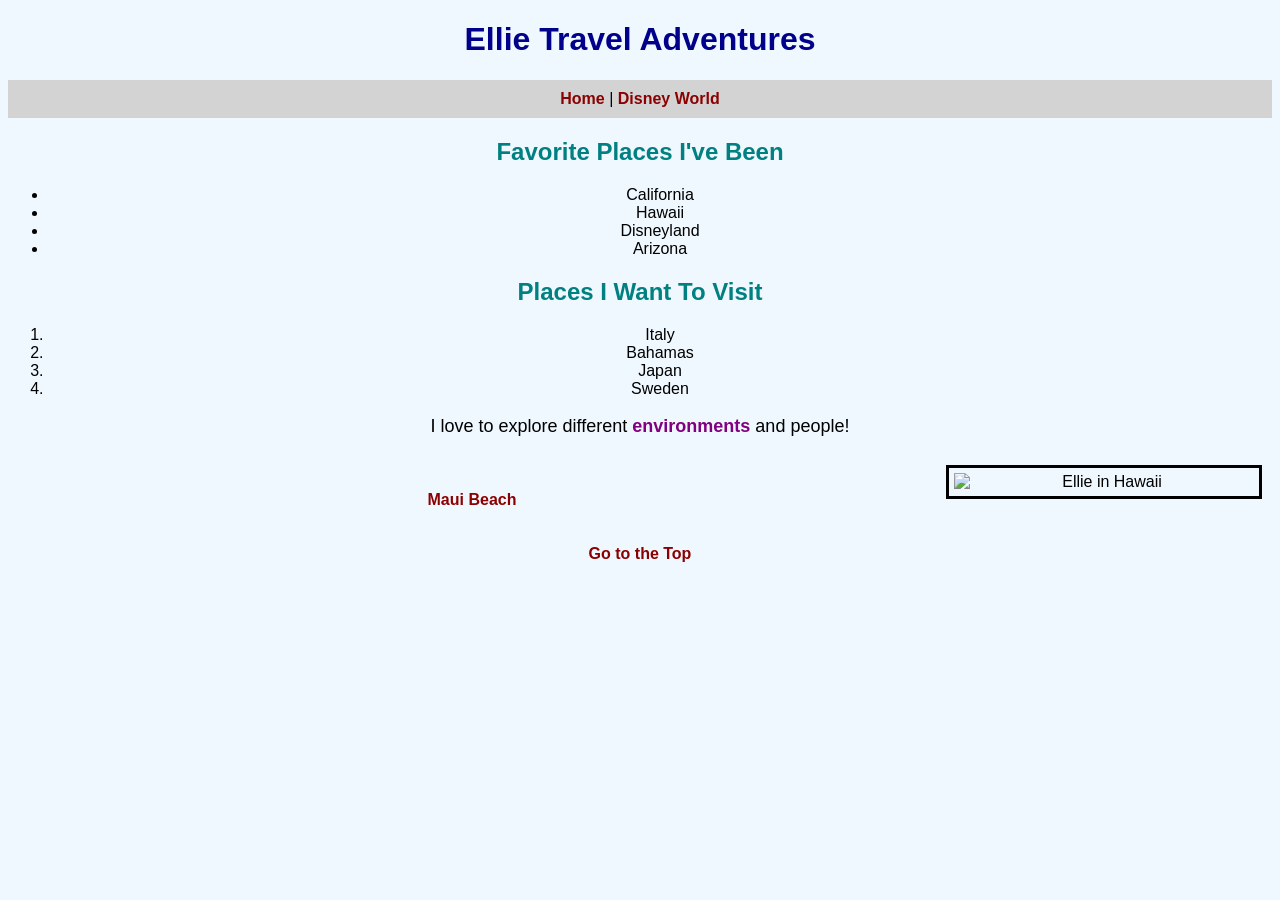
==== index.html @ 4e1f49fa "Add files via upload" ====
<!DOCTYPE html>
<html lang="en">
<head>
    <meta charset="UTF-8">
    <meta name="viewport" content="width=device-width, initial-scale=1.0">
    <title>Ellie Travel Adventures</title>

    <!-- Link to CSS -->
    <link rel="stylesheet" href="style.css">
</head>
<body>

    <!-- Page Title -->
    <h1 id="top">Ellie Travel Adventures</h1>

    <!-- Navigation -->
    <nav>
        <a href="index.html">Home</a> |
        <a href="dc.html">Disney World</a>
    </nav>

    <h2>Favorite Places I've Been</h2>
    <ul>
        <li>California</li>
        <li>Hawaii</li>
        <li>Disneyland</li>
        <li>Arizona</li>
    </ul>

    <h2>Places I Want To Visit</h2>
    <ol>
        <li>Italy</li>
        <li>Bahamas</li>
        <li>Japan</li>
        <li>Sweden</li>
    </ol>

    <p>I love to explore different <span class="special-text">environments</span> and people!</p>

<img src="Images/EllieHawaii.jpeg" alt="Ellie in Hawaii" width="300" 
class="photo-right">

    <br><br>

    <!-- External Link -->
    <a href="https://www.si.edu/" target="_blank">Maui Beach</a>

    <br><br><br>

    <!-- Back to top -->
    <a href="#top">Go to the Top</a>

</body>
</html>
---- style.css ----
body {
    background-color: #f0f8ff;
    font-family: Arial, sans-serif;
    text-align: center;
}

h1 {
    color: darkblue;
}

h2 {
    color: teal;
}

p {
    font-size: 18px;
}

nav {
    background-color: lightgray;
    padding: 10px;
}

a {
    text-decoration: none;
    color: darkred;
    font-weight: bold;
}

img {
    border: 3px solid black;
    margin-top: 10px;
}
nav {
    position: sticky;
    top: 0;
}
.special-text {
    color: purple;
    font-weight: bold;
}

a:hover {
    color: orange;
    text-decoration: underline;
}

a:visited {
    color: darkgreen;
}

.photo-right {
    float: right;
    margin: 10px;
    border: 3px solid black;
    padding: 5px;
}
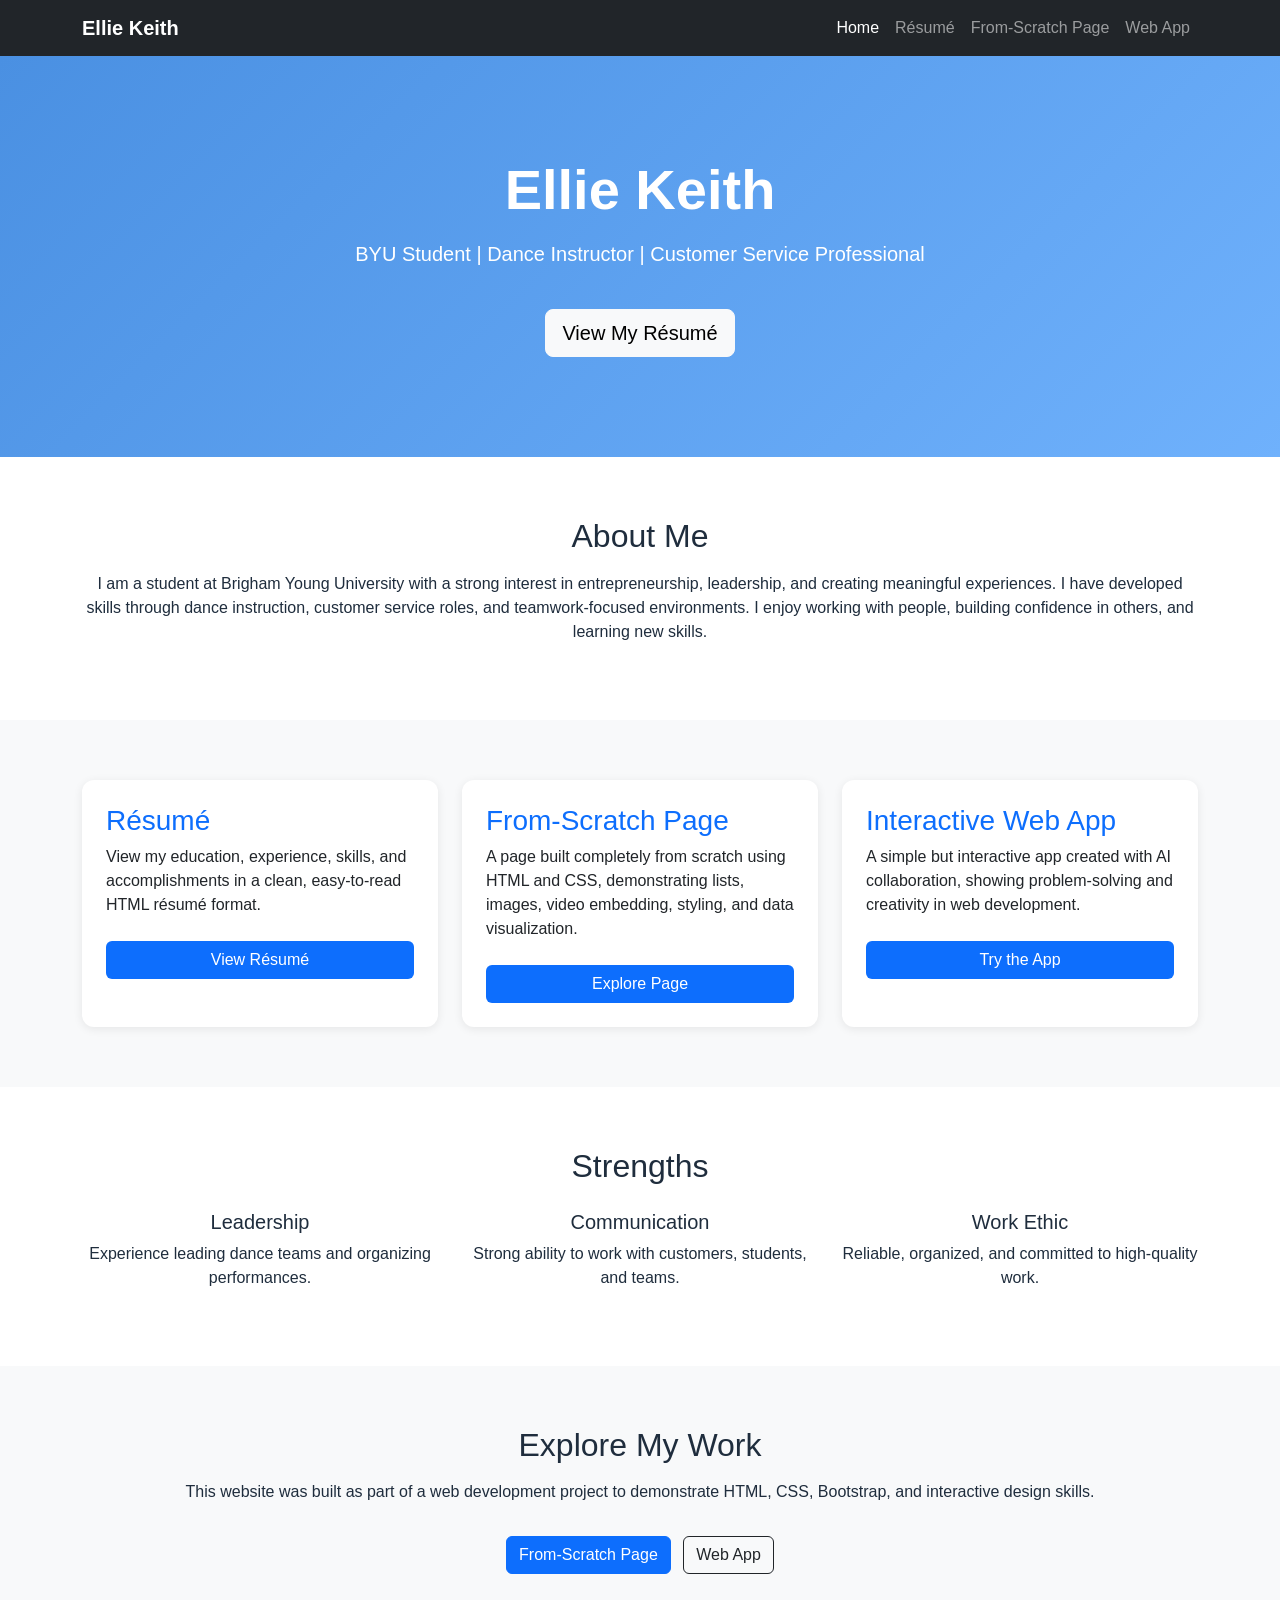
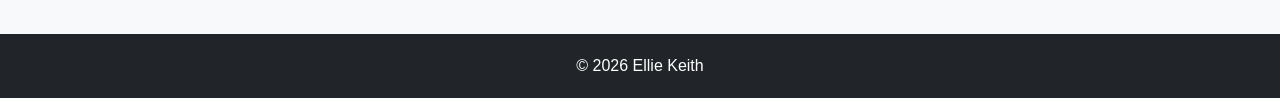
==== commit ac79ce14: "Add files via upload" ====
--- a/index.html
+++ b/index.html
@@ -1,54 +1,208 @@
 <!DOCTYPE html>
 <html lang="en">
 <head>
-    <meta charset="UTF-8">
-    <meta name="viewport" content="width=device-width, initial-scale=1.0">
-    <title>Ellie Travel Adventures</title>
-
-    <!-- Link to CSS -->
-    <link rel="stylesheet" href="style.css">
+  <meta charset="UTF-8">
+  <meta name="viewport" content="width=device-width, initial-scale=1.0">
+  <title>Ellie Keith | Professional Website</title>
+
+  <!-- Bootstrap -->
+  <link href="https://cdn.jsdelivr.net/npm/bootstrap@5.3.3/dist/css/bootstrap.min.css" rel="stylesheet">
+
+  <style>
+    body {
+      font-family: Arial, sans-serif;
+      color: #1f2d3d;
+    }
+
+    .hero {
+      background: linear-gradient(135deg, #4a90e2, #6fb1fc);
+      color: white;
+      padding: 100px 20px;
+      text-align: center;
+    }
+
+    .hero h1 {
+      font-weight: bold;
+    }
+
+    .section {
+      padding: 60px 20px;
+    }
+
+    .card {
+      border: none;
+      border-radius: 12px;
+      box-shadow: 0 2px 10px rgba(0,0,0,0.08);
+      height: 100%;
+    }
+
+    .card h3 {
+      color: #0d6efd;
+    }
+
+    .cta-section {
+      background-color: #f8f9fa;
+      text-align: center;
+      padding: 60px 20px;
+    }
+
+    footer {
+      background-color: #212529;
+      color: white;
+      text-align: center;
+      padding: 20px;
+    }
+
+    a.btn-custom {
+      background-color: #0d6efd;
+      color: white;
+      border-radius: 6px;
+    }
+
+    a.btn-custom:hover {
+      background-color: #0b5ed7;
+      color: white;
+    }
+  </style>
 </head>
+
 <body>
 
-    <!-- Page Title -->
-    <h1 id="top">Ellie Travel Adventures</h1>
-
-    <!-- Navigation -->
-    <nav>
-        <a href="index.html">Home</a> |
-        <a href="dc.html">Disney World</a>
-    </nav>
-
-    <h2>Favorite Places I've Been</h2>
-    <ul>
-        <li>California</li>
-        <li>Hawaii</li>
-        <li>Disneyland</li>
-        <li>Arizona</li>
-    </ul>
-
-    <h2>Places I Want To Visit</h2>
-    <ol>
-        <li>Italy</li>
-        <li>Bahamas</li>
-        <li>Japan</li>
-        <li>Sweden</li>
-    </ol>
-
-    <p>I love to explore different <span class="special-text">environments</span> and people!</p>
-
-<img src="Images/EllieHawaii.jpeg" alt="Ellie in Hawaii" width="300" 
-class="photo-right">
-
-    <br><br>
-
-    <!-- External Link -->
-    <a href="https://www.si.edu/" target="_blank">Maui Beach</a>
-
-    <br><br><br>
-
-    <!-- Back to top -->
-    <a href="#top">Go to the Top</a>
+  <!-- NAVBAR -->
+  <nav class="navbar navbar-expand-lg navbar-dark bg-dark">
+    <div class="container">
+      <a class="navbar-brand fw-bold" href="index.html">Ellie Keith</a>
+
+      <button class="navbar-toggler" type="button" data-bs-toggle="collapse" data-bs-target="#navMenu">
+        <span class="navbar-toggler-icon"></span>
+      </button>
+
+      <div class="collapse navbar-collapse" id="navMenu">
+        <ul class="navbar-nav ms-auto">
+          <li class="nav-item"><a class="nav-link active" href="index.html">Home</a></li>
+          <li class="nav-item"><a class="nav-link" href="resume.html">Résumé</a></li>
+          <li class="nav-item"><a class="nav-link" href="scratch.html">From-Scratch Page</a></li>
+          <li class="nav-item"><a class="nav-link" href="app.html">Web App</a></li>
+        </ul>
+      </div>
+    </div>
+  </nav>
+
+  <!-- HERO -->
+  <header class="hero">
+    <div class="container">
+      <h1 class="display-4">Ellie Keith</h1>
+      <p class="lead mt-3">
+        BYU Student | Dance Instructor | Customer Service Professional
+      </p>
+
+      <a href="resume.html" class="btn btn-light btn-lg mt-4">
+        View My Résumé
+      </a>
+    </div>
+  </header>
+
+  <!-- ABOUT -->
+  <section class="section">
+    <div class="container text-center">
+      <h2>About Me</h2>
+      <p class="mt-3">
+        I am a student at Brigham Young University with a strong interest in entrepreneurship,
+        leadership, and creating meaningful experiences. I have developed skills through dance instruction,
+        customer service roles, and teamwork-focused environments. I enjoy working with people,
+        building confidence in others, and learning new skills.
+      </p>
+    </div>
+  </section>
+
+  <!-- CARDS SECTION -->
+  <section class="section bg-light">
+    <div class="container">
+      <div class="row g-4">
+
+        <!-- Resume -->
+        <div class="col-md-4">
+          <div class="card p-4">
+            <h3>Résumé</h3>
+            <p>
+              View my education, experience, skills, and accomplishments in a clean,
+              easy-to-read HTML résumé format.
+            </p>
+            <a href="resume.html" class="btn btn-custom mt-2">View Résumé</a>
+          </div>
+        </div>
+
+        <!-- Scratch Page -->
+        <div class="col-md-4">
+          <div class="card p-4">
+            <h3>From-Scratch Page</h3>
+            <p>
+              A page built completely from scratch using HTML and CSS, demonstrating
+              lists, images, video embedding, styling, and data visualization.
+            </p>
+            <a href="scratch.html" class="btn btn-custom mt-2">Explore Page</a>
+          </div>
+        </div>
+
+        <!-- Web App -->
+        <div class="col-md-4">
+          <div class="card p-4">
+            <h3>Interactive Web App</h3>
+            <p>
+              A simple but interactive app created with AI collaboration, showing
+              problem-solving and creativity in web development.
+            </p>
+            <a href="app.html" class="btn btn-custom mt-2">Try the App</a>
+          </div>
+        </div>
+
+      </div>
+    </div>
+  </section>
+
+  <!-- SKILLS / STRENGTHS -->
+  <section class="section">
+    <div class="container text-center">
+      <h2>Strengths</h2>
+
+      <div class="row mt-4">
+        <div class="col-md-4">
+          <h5>Leadership</h5>
+          <p>Experience leading dance teams and organizing performances.</p>
+        </div>
+        <div class="col-md-4">
+          <h5>Communication</h5>
+          <p>Strong ability to work with customers, students, and teams.</p>
+        </div>
+        <div class="col-md-4">
+          <h5>Work Ethic</h5>
+          <p>Reliable, organized, and committed to high-quality work.</p>
+        </div>
+      </div>
+    </div>
+  </section>
+
+  <!-- CTA -->
+  <section class="cta-section">
+    <div class="container">
+      <h2>Explore My Work</h2>
+      <p class="mt-3">
+        This website was built as part of a web development project to demonstrate
+        HTML, CSS, Bootstrap, and interactive design skills.
+      </p>
+
+      <a href="scratch.html" class="btn btn-primary me-2 mt-3">From-Scratch Page</a>
+      <a href="app.html" class="btn btn-outline-dark mt-3">Web App</a>
+    </div>
+  </section>
+
+  <!-- FOOTER -->
+  <footer>
+    <p class="mb-0">© 2026 Ellie Keith</p>
+  </footer>
+
+  <!-- Bootstrap JS -->
+  <script src="https://cdn.jsdelivr.net/npm/bootstrap@5.3.3/dist/js/bootstrap.bundle.min.js"></script>
 
 </body>
 </html>
